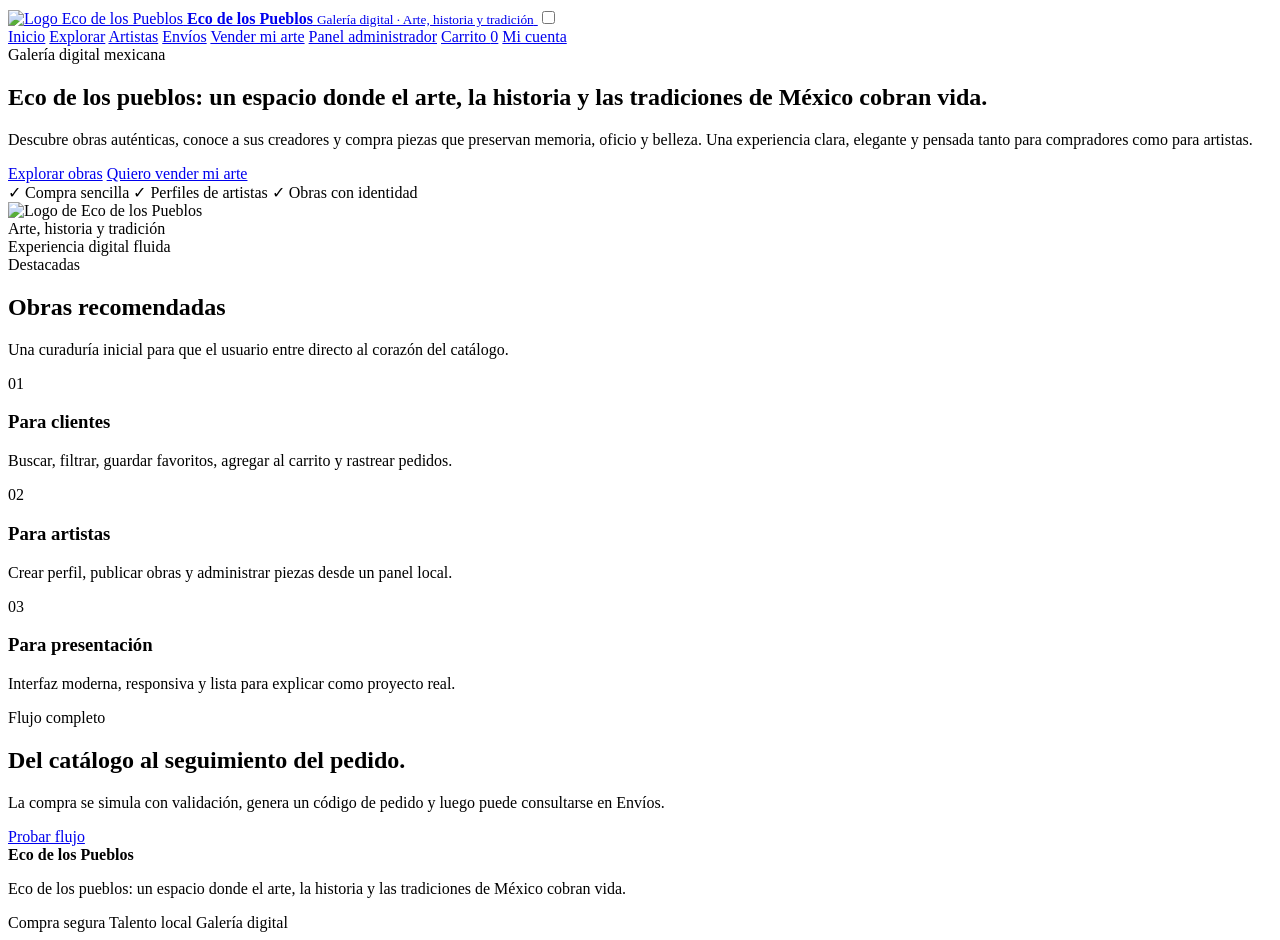
==== index.html @ f36c16c0 "Add files via upload" ====
<!DOCTYPE html>
<html lang="es">
<head>
  <meta charset="UTF-8">
  <meta name="viewport" content="width=device-width, initial-scale=1.0">
  <title>Inicio | Eco de los Pueblos</title>
  <link rel="stylesheet" href="css/styles.css">
</head>
<body class="">

<header class="site-header" id="top">
  <a class="brand" href="index.html" aria-label="Ir al inicio de Eco de los Pueblos">
    <span class="brand-media">
      <img class="brand-logo" src="assets/logo-nav.png" alt="Logo Eco de los Pueblos">
    </span>
    <span class="brand-text">
      <strong>Eco de los Pueblos</strong>
      <small>Galería digital · Arte, historia y tradición</small>
    </span>
  </a>

  <input class="nav-toggle" id="navToggle" type="checkbox" aria-label="Abrir menú">
  <label class="nav-button" for="navToggle"><span></span><span></span><span></span></label>

  <nav class="main-nav" aria-label="Navegación principal">
    <a href="index.html" data-nav="index">Inicio</a>
    <a href="catalogo.html" data-nav="catalogo">Explorar</a>
    <a href="artistas.html" data-nav="artistas">Artistas</a>
    <a href="envios.html" data-nav="envios">Envíos</a>
    <a class="artist-only" href="panel-artista.html" data-nav="panel-artista">Vender mi arte</a>
    <a class="admin-only" href="admin.html" data-nav="admin">Panel administrador</a>
    <a class="nav-cart" href="carrito.html" data-nav="carrito">Carrito <span id="cartCount">0</span></a>
    <a class="nav-account" href="cuenta.html" data-nav="cuenta">Mi cuenta</a>
  </nav>
</header>

  <main>

<section class="hero-section">
  <div class="hero-copy reveal">
    <span class="pill">Galería digital mexicana</span>
    <h1>Eco de los pueblos: un espacio donde el arte, la historia y las tradiciones de México cobran vida.</h1>
    <p>
      Descubre obras auténticas, conoce a sus creadores y compra piezas que preservan memoria,
      oficio y belleza. Una experiencia clara, elegante y pensada tanto para compradores como para artistas.
    </p>
    <div class="hero-actions">
      <a class="btn btn-primary" href="catalogo.html">Explorar obras</a>
      <a class="btn btn-soft artist-cta" href="registro-artista.html">Quiero vender mi arte</a>
    </div>
    <div class="trust-row">
      <span>✓ Compra sencilla</span>
      <span>✓ Perfiles de artistas</span>
      <span>✓ Obras con identidad</span>
    </div>
  </div>
  <div class="hero-gallery reveal">
    <div class="hero-card hero-main"><img src="assets/logo-eco.png" alt="Logo de Eco de los Pueblos"></div>
    <div class="floating-card one">Arte, historia y tradición</div>
    <div class="floating-card two">Experiencia digital fluida</div>
  </div>
</section>

<section class="section">
  <div class="section-head">
    <span class="pill">Destacadas</span>
    <h2>Obras recomendadas</h2>
    <p>Una curaduría inicial para que el usuario entre directo al corazón del catálogo.</p>
  </div>
  <div class="art-grid" id="featuredGrid"></div>
</section>

<section class="experience-strip">
  <article>
    <span>01</span>
    <h3>Para clientes</h3>
    <p>Buscar, filtrar, guardar favoritos, agregar al carrito y rastrear pedidos.</p>
  </article>
  <article>
    <span>02</span>
    <h3>Para artistas</h3>
    <p>Crear perfil, publicar obras y administrar piezas desde un panel local.</p>
  </article>
  <article>
    <span>03</span>
    <h3>Para presentación</h3>
    <p>Interfaz moderna, responsiva y lista para explicar como proyecto real.</p>
  </article>
</section>

<section class="section split-cta">
  <div>
    <span class="pill">Flujo completo</span>
    <h2>Del catálogo al seguimiento del pedido.</h2>
    <p>La compra se simula con validación, genera un código de pedido y luego puede consultarse en Envíos.</p>
  </div>
  <a class="btn btn-primary" href="catalogo.html">Probar flujo</a>
</section>

  </main>

<footer class="site-footer">
  <div>
    <strong>Eco de los Pueblos</strong>
    <p>Eco de los pueblos: un espacio donde el arte, la historia y las tradiciones de México cobran vida.</p>
  </div>
  <div class="footer-mini">
    <span>Compra segura</span>
    <span>Talento local</span>
    <span>Galería digital</span>
  </div>
</footer>

  <div class="toast" id="toast" role="status"></div>
  <script src="js/data.js"></script>
  <script src="js/app.js"></script>
</body>
</html>
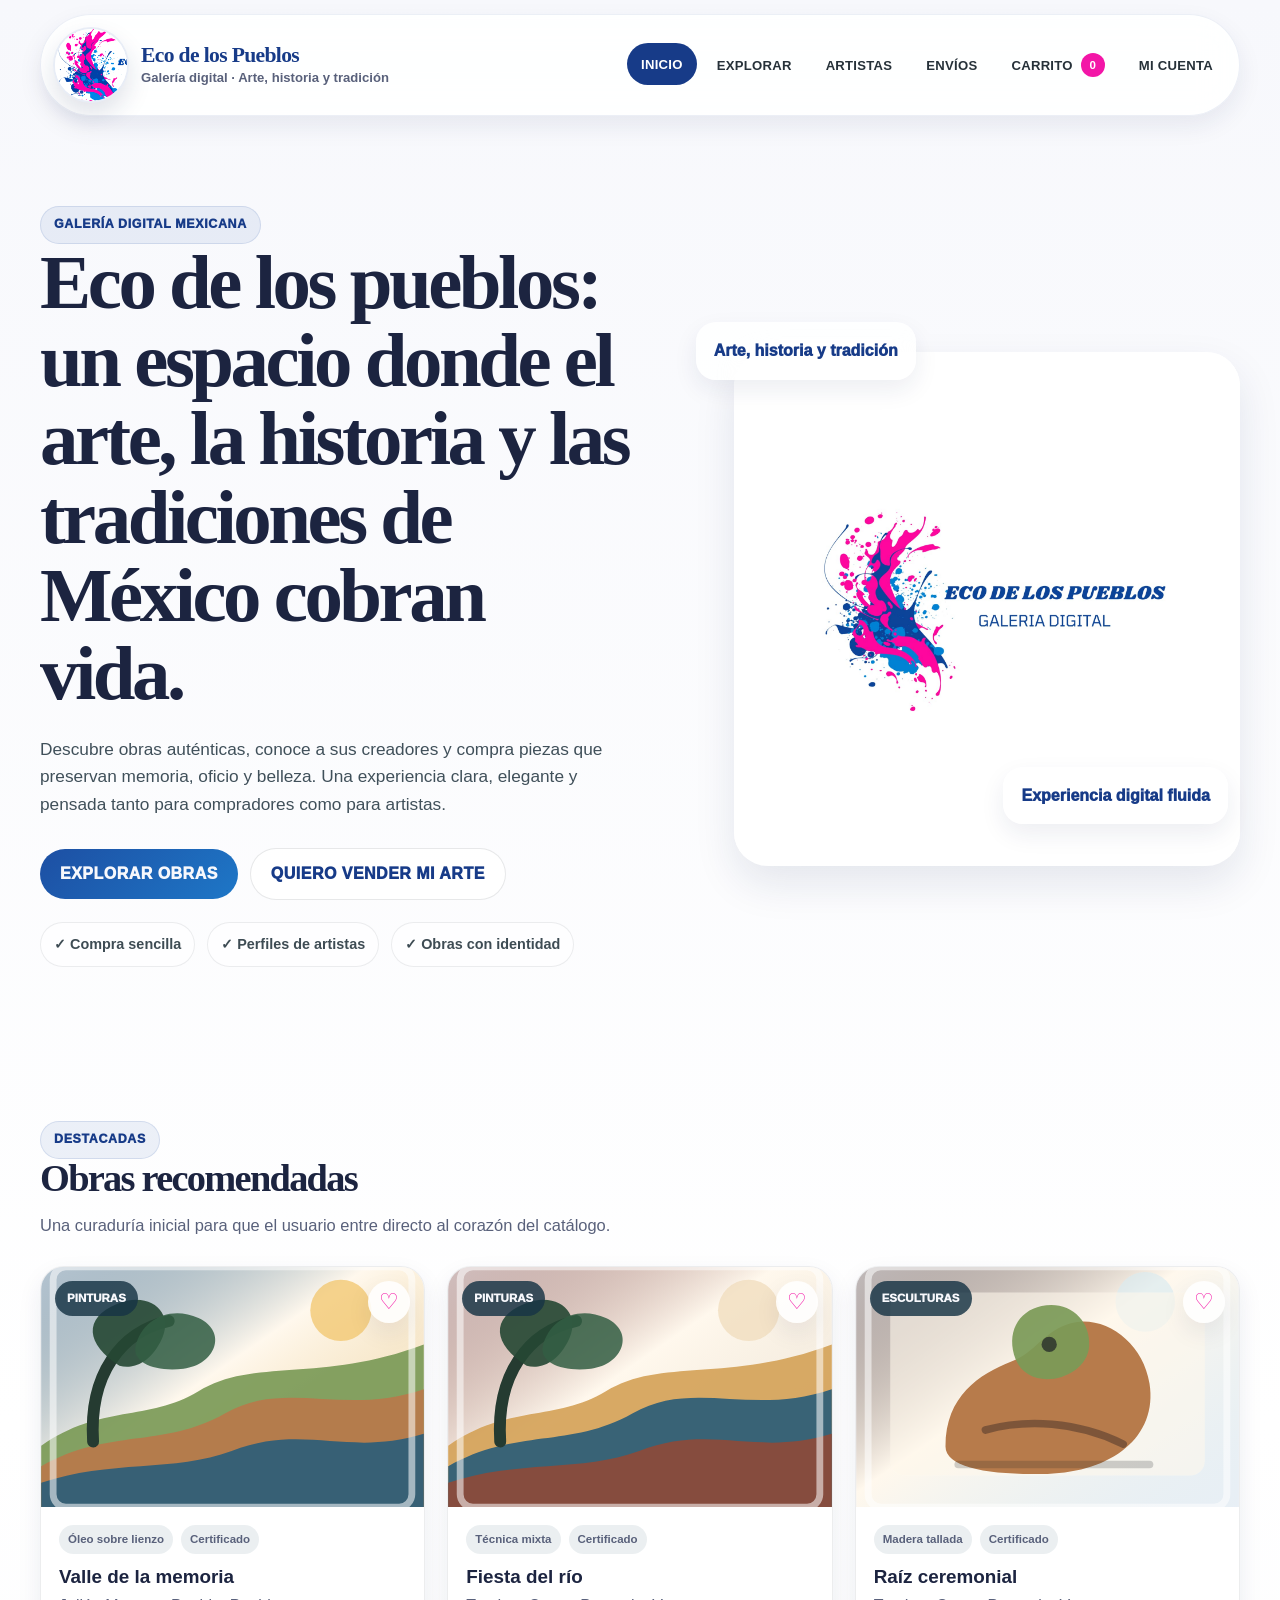
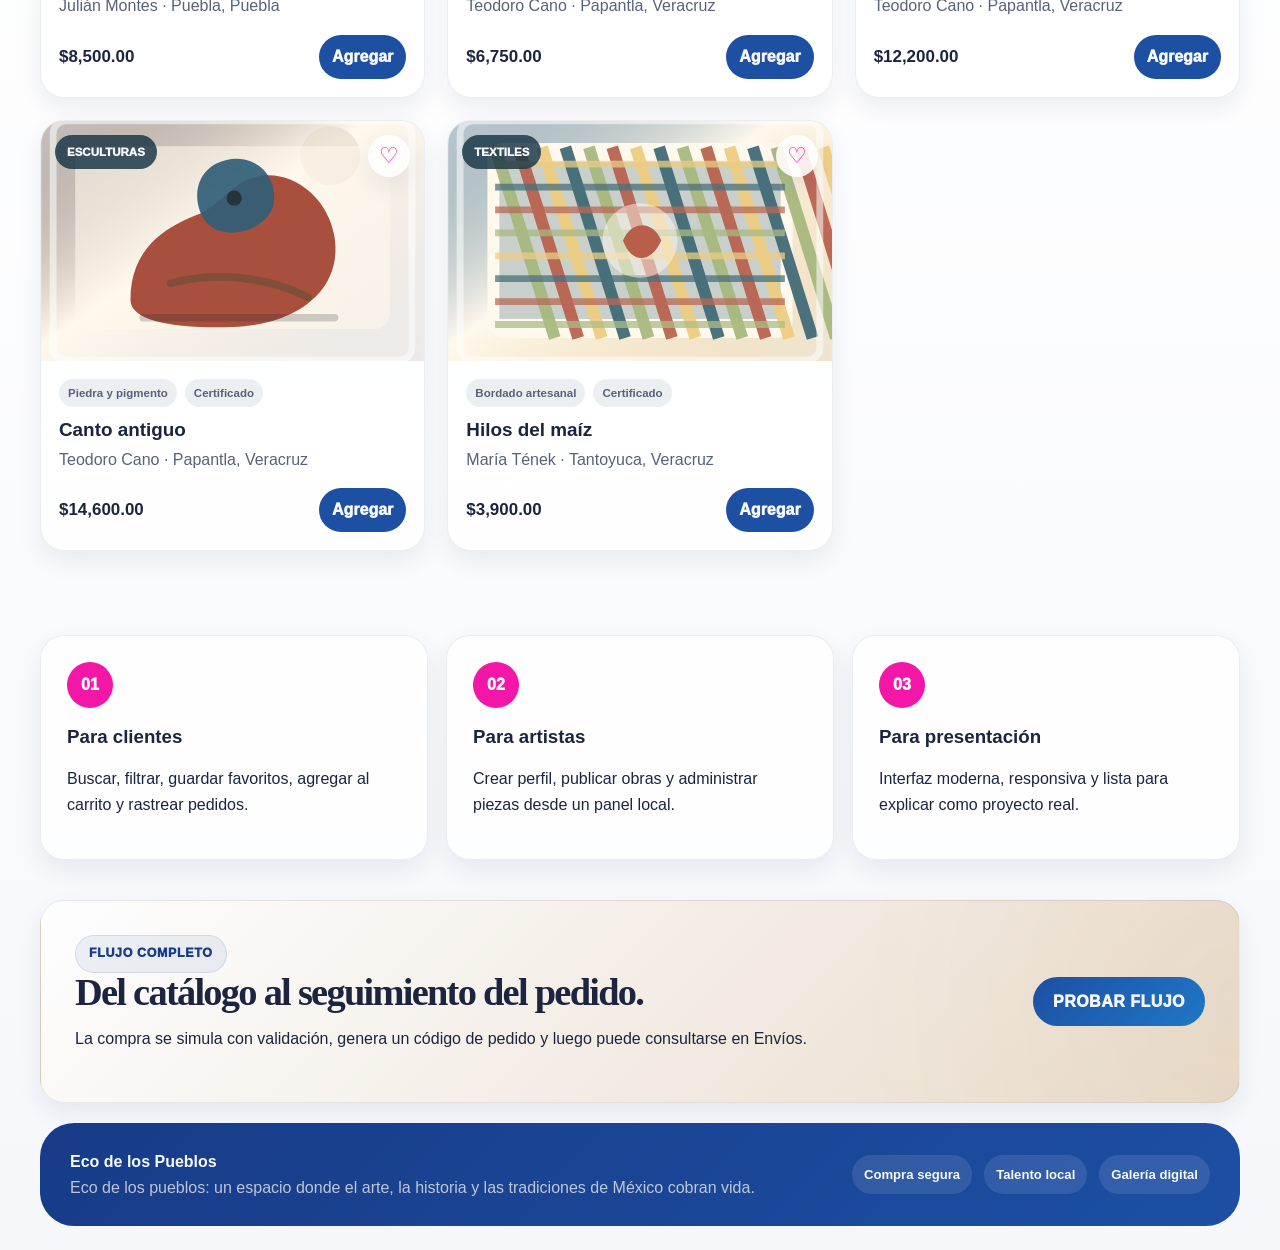
==== commit b28ff989: "Add files via upload" ====
--- a/index.html
+++ b/index.html
@@ -4,14 +4,14 @@
   <meta charset="UTF-8">
   <meta name="viewport" content="width=device-width, initial-scale=1.0">
   <title>Inicio | Eco de los Pueblos</title>
-  <link rel="stylesheet" href="css/styles.css">
+  <link rel="stylesheet" href="styles.css">
 </head>
 <body class="">
 
 <header class="site-header" id="top">
   <a class="brand" href="index.html" aria-label="Ir al inicio de Eco de los Pueblos">
     <span class="brand-media">
-      <img class="brand-logo" src="assets/logo-nav.png" alt="Logo Eco de los Pueblos">
+      <img class="brand-logo" src="logo-nav.png" alt="Logo Eco de los Pueblos">
     </span>
     <span class="brand-text">
       <strong>Eco de los Pueblos</strong>
@@ -55,7 +55,7 @@
     </div>
   </div>
   <div class="hero-gallery reveal">
-    <div class="hero-card hero-main"><img src="assets/logo-eco.png" alt="Logo de Eco de los Pueblos"></div>
+    <div class="hero-card hero-main"><img src="logo-eco.png" alt="Logo de Eco de los Pueblos"></div>
     <div class="floating-card one">Arte, historia y tradición</div>
     <div class="floating-card two">Experiencia digital fluida</div>
   </div>
@@ -112,7 +112,7 @@
 </footer>
 
   <div class="toast" id="toast" role="status"></div>
-  <script src="js/data.js"></script>
-  <script src="js/app.js"></script>
+  <script src="data.js"></script>
+  <script src="app.js"></script>
 </body>
 </html>
--- a/styles.css
+++ b/styles.css
@@ -0,0 +1,2205 @@
+:root {
+  --ink: #172026;
+  --muted: #66737b;
+  --paper: #fffaf2;
+  --cream: #f4eadc;
+  --sand: #e5d5bf;
+  --blue: #5f7f8f;
+  --blue-dark: #244e65;
+  --blue-deep: #163445;
+  --clay: #ad6d45;
+  --gold: #d3a44f;
+  --green: #6f8f58;
+  --danger: #a9473f;
+  --white: #ffffff;
+  --shadow: 0 22px 60px rgba(23, 32, 38, .14);
+  --soft-shadow: 0 10px 28px rgba(23, 32, 38, .10);
+  --radius-xl: 34px;
+  --radius-lg: 24px;
+  --radius: 18px;
+  --max: 1200px;
+}
+
+* { box-sizing: border-box; }
+
+html { scroll-behavior: smooth; }
+
+body {
+  margin: 0;
+  font-family: Inter, "Segoe UI", Arial, sans-serif;
+  color: var(--ink);
+  background:
+    radial-gradient(circle at top left, rgba(173, 109, 69, .14), transparent 38rem),
+    radial-gradient(circle at 82% 8%, rgba(95, 127, 143, .18), transparent 34rem),
+    linear-gradient(180deg, #fffdf8 0%, var(--paper) 46%, var(--cream) 100%);
+  line-height: 1.6;
+}
+
+body::before {
+  content: "";
+  position: fixed;
+  inset: 0;
+  pointer-events: none;
+  background-image:
+    linear-gradient(rgba(23,32,38,.035) 1px, transparent 1px),
+    linear-gradient(90deg, rgba(23,32,38,.025) 1px, transparent 1px);
+  background-size: 34px 34px;
+  mask-image: linear-gradient(to bottom, black, transparent 70%);
+  z-index: -1;
+}
+
+a { color: inherit; text-decoration: none; }
+img { display: block; width: 100%; }
+button, input, select, textarea { font: inherit; }
+
+.site-header {
+  position: sticky;
+  top: 0;
+  z-index: 50;
+  width: min(var(--max), calc(100% - 28px));
+  margin: 14px auto 0;
+  min-height: 76px;
+  display: flex;
+  align-items: center;
+  gap: 18px;
+  padding: 12px;
+  border: 1px solid rgba(255,255,255,.7);
+  border-radius: 999px;
+  background: rgba(255, 250, 242, .82);
+  box-shadow: var(--soft-shadow);
+  backdrop-filter: blur(18px);
+}
+
+.brand {
+  display: flex;
+  align-items: center;
+  gap: 12px;
+  min-width: 250px;
+  padding-left: 4px;
+}
+
+.brand-mark {
+  width: 52px;
+  height: 52px;
+  flex: 0 0 auto;
+  display: grid;
+  place-items: center;
+  color: var(--paper);
+  background:
+    radial-gradient(circle at 30% 25%, var(--gold), transparent 32%),
+    linear-gradient(135deg, var(--blue-dark), var(--blue-deep));
+  border-radius: 50%;
+  font-weight: 950;
+  letter-spacing: .05em;
+  box-shadow: inset 0 0 0 3px rgba(255,255,255,.25), var(--soft-shadow);
+}
+
+.brand strong {
+  display: block;
+  font-family: Georgia, serif;
+  font-size: 1.35rem;
+  line-height: 1;
+  letter-spacing: -.03em;
+}
+
+.brand small {
+  display: block;
+  margin-top: 4px;
+  color: var(--muted);
+  font-size: .73rem;
+  font-weight: 800;
+}
+
+.main-nav {
+  margin-left: auto;
+  display: flex;
+  align-items: center;
+  gap: 6px;
+  flex-wrap: wrap;
+  justify-content: flex-end;
+}
+
+.main-nav a {
+  position: relative;
+  display: inline-flex;
+  align-items: center;
+  gap: 8px;
+  min-height: 42px;
+  padding: 9px 14px;
+  border-radius: 999px;
+  color: #263139;
+  font-size: .82rem;
+  font-weight: 900;
+  text-transform: uppercase;
+  letter-spacing: .02em;
+  transition: .2s ease;
+}
+
+.main-nav a:hover,
+.main-nav a.active {
+  color: var(--white);
+  background: var(--blue-dark);
+  transform: translateY(-1px);
+}
+
+.nav-cart span {
+  min-width: 24px;
+  height: 24px;
+  display: grid;
+  place-items: center;
+  border-radius: 999px;
+  background: var(--clay);
+  color: var(--white);
+  font-size: .72rem;
+}
+
+.nav-toggle,
+.nav-button { display: none; }
+
+main {
+  width: min(var(--max), calc(100% - 28px));
+  margin: 0 auto;
+}
+
+.pill {
+  display: inline-flex;
+  align-items: center;
+  gap: 8px;
+  width: max-content;
+  padding: 8px 13px;
+  border-radius: 999px;
+  color: var(--blue-deep);
+  background: rgba(95, 127, 143, .14);
+  border: 1px solid rgba(95, 127, 143, .18);
+  font-weight: 950;
+  font-size: .78rem;
+  letter-spacing: .05em;
+  text-transform: uppercase;
+}
+
+.pill.light {
+  color: var(--paper);
+  background: rgba(255,255,255,.18);
+  border-color: rgba(255,255,255,.24);
+}
+
+.pill.small {
+  padding: 6px 10px;
+  font-size: .68rem;
+}
+
+h1, h2, h3, p { margin-top: 0; }
+h1, h2 {
+  font-family: Georgia, "Times New Roman", serif;
+  line-height: 1.02;
+  letter-spacing: -.045em;
+}
+h1 { font-size: clamp(2.55rem, 6vw, 5.6rem); margin-bottom: 22px; }
+h2 { font-size: clamp(1.8rem, 3vw, 3rem); margin-bottom: 14px; }
+h3 { line-height: 1.15; }
+
+.hero-section {
+  min-height: calc(100vh - 112px);
+  display: grid;
+  grid-template-columns: 1fr .92fr;
+  gap: clamp(32px, 5vw, 70px);
+  align-items: center;
+  padding: clamp(50px, 7vw, 90px) 0;
+}
+
+.hero-copy p {
+  max-width: 680px;
+  color: #40505a;
+  font-size: 1.08rem;
+}
+
+.hero-actions,
+.trust-row,
+.product-actions,
+.footer-mini,
+.artist-tools,
+.panel-head {
+  display: flex;
+  align-items: center;
+  flex-wrap: wrap;
+  gap: 12px;
+}
+
+.hero-actions { margin: 30px 0 22px; }
+
+.trust-row span {
+  padding: 10px 13px;
+  color: #3e4c54;
+  background: rgba(255,255,255,.64);
+  border: 1px solid rgba(23,32,38,.08);
+  border-radius: 999px;
+  font-size: .9rem;
+  font-weight: 800;
+}
+
+.btn {
+  display: inline-flex;
+  justify-content: center;
+  align-items: center;
+  min-height: 48px;
+  padding: 12px 20px;
+  border: 0;
+  border-radius: 999px;
+  cursor: pointer;
+  font-weight: 950;
+  text-transform: uppercase;
+  letter-spacing: .03em;
+  transition: transform .2s ease, box-shadow .2s ease, background .2s ease;
+}
+
+.btn:hover {
+  transform: translateY(-2px);
+  box-shadow: var(--soft-shadow);
+}
+
+.btn-primary {
+  color: var(--paper);
+  background: linear-gradient(135deg, var(--blue-dark), var(--blue-deep));
+}
+
+.btn-soft {
+  color: var(--blue-deep);
+  background: rgba(255,255,255,.78);
+  border: 1px solid rgba(23,32,38,.10);
+}
+
+.btn.full { width: 100%; }
+
+.hero-gallery {
+  position: relative;
+  min-height: 560px;
+}
+
+.hero-main {
+  position: absolute;
+  inset: 46px 0 0 38px;
+  border-radius: var(--radius-xl);
+  overflow: hidden;
+  box-shadow: var(--shadow);
+  transform: rotate(2deg);
+}
+
+.hero-card::before {
+  content: "";
+  position: absolute;
+  inset: 14px;
+  border: 1px solid rgba(255,255,255,.52);
+  border-radius: 26px;
+  z-index: 1;
+}
+
+.floating-card {
+  position: absolute;
+  z-index: 2;
+  padding: 16px 18px;
+  border-radius: 20px;
+  background: rgba(255,255,255,.84);
+  box-shadow: var(--soft-shadow);
+  backdrop-filter: blur(12px);
+  font-weight: 950;
+}
+
+.floating-card.one { top: 16px; left: 0; }
+.floating-card.two { right: 12px; bottom: 42px; }
+
+.section { padding: 64px 0; }
+
+.section-head {
+  max-width: 760px;
+  margin-bottom: 28px;
+}
+
+.section-head p,
+.page-hero p {
+  color: var(--muted);
+  font-size: 1.03rem;
+}
+
+.art-grid {
+  display: grid;
+  grid-template-columns: repeat(3, 1fr);
+  gap: 22px;
+}
+
+.art-grid.compact {
+  grid-template-columns: repeat(2, 1fr);
+}
+
+.art-card {
+  position: relative;
+  overflow: hidden;
+  border-radius: var(--radius-lg);
+  background: rgba(255,255,255,.80);
+  border: 1px solid rgba(23,32,38,.08);
+  box-shadow: var(--soft-shadow);
+  transition: transform .2s ease, box-shadow .2s ease;
+}
+
+.art-card:hover {
+  transform: translateY(-5px);
+  box-shadow: var(--shadow);
+}
+
+.art-image {
+  position: relative;
+  display: block;
+  height: 240px;
+  overflow: hidden;
+  background: var(--sand);
+}
+
+.art-image img {
+  height: 100%;
+  object-fit: cover;
+  transition: transform .3s ease;
+}
+
+.art-card:hover .art-image img { transform: scale(1.04); }
+
+.art-badge {
+  position: absolute;
+  left: 14px;
+  top: 14px;
+  padding: 8px 12px;
+  color: var(--paper);
+  background: rgba(22, 52, 69, .82);
+  border-radius: 999px;
+  font-size: .72rem;
+  font-weight: 950;
+  text-transform: uppercase;
+}
+
+.fav-button {
+  position: absolute;
+  right: 14px;
+  top: 14px;
+  z-index: 2;
+  width: 42px;
+  height: 42px;
+  display: grid;
+  place-items: center;
+  border: 0;
+  border-radius: 50%;
+  background: rgba(255,255,255,.88);
+  box-shadow: var(--soft-shadow);
+  cursor: pointer;
+  font-size: 1.4rem;
+  color: var(--clay);
+}
+
+.fav-button.active { background: #fff1e5; }
+
+.art-body { padding: 18px; }
+.art-meta {
+  display: flex;
+  gap: 8px;
+  flex-wrap: wrap;
+  margin-bottom: 12px;
+}
+.art-meta span {
+  padding: 5px 9px;
+  border-radius: 999px;
+  color: var(--muted);
+  background: rgba(95,127,143,.12);
+  font-size: .72rem;
+  font-weight: 900;
+}
+.art-body h3 { margin-bottom: 6px; font-size: 1.18rem; }
+.art-body p { color: var(--muted); margin-bottom: 16px; }
+.art-footer {
+  display: flex;
+  align-items: center;
+  justify-content: space-between;
+  gap: 12px;
+}
+.art-footer strong { font-size: 1.06rem; }
+.small-cart,
+.remove-btn,
+.link-button {
+  border: 0;
+  cursor: pointer;
+  font-weight: 950;
+}
+.small-cart {
+  padding: 9px 13px;
+  border-radius: 999px;
+  color: var(--paper);
+  background: var(--blue-dark);
+}
+.small-cart:disabled {
+  background: #9ea7ad;
+  cursor: not-allowed;
+}
+.remove-btn,
+.link-button {
+  color: var(--danger);
+  background: transparent;
+}
+.experience-strip {
+  display: grid;
+  grid-template-columns: repeat(3, 1fr);
+  gap: 18px;
+  margin: 20px 0 40px;
+}
+.experience-strip article,
+.split-cta,
+.filter-panel,
+.results-panel,
+.summary-card,
+.summary-stats,
+.product-info-panel,
+.certificate-box,
+.cart-items-panel,
+.checkout-panel,
+.tracking-search,
+.tracking-result,
+.account-state,
+.panel-card,
+.register-card,
+.artist-card,
+.account-login,
+.account-choice,
+.info-card {
+  background: rgba(255,255,255,.78);
+  border: 1px solid rgba(23,32,38,.08);
+  border-radius: var(--radius-lg);
+  box-shadow: var(--soft-shadow);
+}
+.experience-strip article {
+  padding: 26px;
+}
+.experience-strip span {
+  display: inline-grid;
+  place-items: center;
+  width: 46px;
+  height: 46px;
+  margin-bottom: 18px;
+  border-radius: 50%;
+  color: var(--paper);
+  background: var(--clay);
+  font-weight: 950;
+}
+.split-cta {
+  display: flex;
+  justify-content: space-between;
+  align-items: center;
+  gap: 22px;
+  padding: 34px;
+  background:
+    linear-gradient(135deg, rgba(255,255,255,.82), rgba(229,213,191,.82)),
+    radial-gradient(circle at right, rgba(173,109,69,.22), transparent 24rem);
+}
+.page-hero {
+  padding: clamp(48px, 7vw, 86px) 0 28px;
+}
+.compact-hero {
+  max-width: 850px;
+  margin-inline: 0;
+}
+.shop-layout {
+  display: grid;
+  grid-template-columns: 300px 1fr;
+  gap: 24px;
+  align-items: start;
+  padding: 30px 0 70px;
+}
+.filter-panel {
+  position: sticky;
+  top: 112px;
+  padding: 22px;
+}
+.filter-title {
+  display: flex;
+  justify-content: space-between;
+  align-items: center;
+  gap: 12px;
+  margin-bottom: 18px;
+}
+.filter-title h2 { margin: 0; font-size: 1.6rem; }
+label {
+  display: grid;
+  gap: 7px;
+  margin-bottom: 15px;
+  color: #31404a;
+  font-size: .86rem;
+  font-weight: 950;
+  text-transform: uppercase;
+  letter-spacing: .03em;
+}
+input,
+select,
+textarea {
+  width: 100%;
+  min-height: 46px;
+  padding: 11px 13px;
+  border: 1px solid rgba(23,32,38,.15);
+  border-radius: 14px;
+  color: var(--ink);
+  background: rgba(255,255,255,.72);
+  outline: none;
+  transition: border .2s ease, box-shadow .2s ease;
+}
+input:focus,
+select:focus,
+textarea:focus {
+  border-color: var(--blue-dark);
+  box-shadow: 0 0 0 4px rgba(95,127,143,.18);
+}
+.check-row {
+  display: flex;
+  align-items: center;
+  gap: 10px;
+  margin: 12px 0;
+}
+.check-row input {
+  width: 18px;
+  min-height: 18px;
+}
+.check-row label {
+  margin: 0;
+  text-transform: none;
+  letter-spacing: 0;
+}
+.results-panel { padding: 22px; }
+.results-toolbar {
+  display: flex;
+  align-items: center;
+  justify-content: space-between;
+  gap: 18px;
+  margin-bottom: 22px;
+}
+.results-toolbar h2 { margin: 8px 0 0; }
+.active-chips {
+  display: flex;
+  justify-content: flex-end;
+  flex-wrap: wrap;
+  gap: 8px;
+}
+.active-chips span {
+  padding: 7px 10px;
+  border-radius: 999px;
+  color: var(--blue-deep);
+  background: rgba(95,127,143,.12);
+  font-size: .78rem;
+  font-weight: 850;
+}
+.empty-state {
+  display: none;
+  padding: 32px;
+  text-align: center;
+  border-radius: var(--radius-lg);
+  background: rgba(255,255,255,.72);
+}
+.empty-state.visible { display: block; }
+.category-dashboard {
+  display: grid;
+  grid-template-columns: 1fr;
+  gap: 18px;
+  margin: 18px 0 8px;
+}
+.category-tabs {
+  display: flex;
+  gap: 10px;
+  flex-wrap: wrap;
+}
+.category-tab {
+  min-height: 54px;
+  padding: 11px 16px;
+  border: 1px solid rgba(23,32,38,.08);
+  border-radius: 999px;
+  background: rgba(255,255,255,.76);
+  cursor: pointer;
+  font-weight: 950;
+}
+.category-tab span { margin-right: 6px; }
+.category-tab.active {
+  color: var(--paper);
+  background: var(--blue-dark);
+}
+.category-summary {
+  display: grid;
+  grid-template-columns: 1fr auto;
+  gap: 18px;
+}
+.summary-card {
+  display: flex;
+  align-items: center;
+  gap: 18px;
+  padding: 22px;
+}
+.summary-icon {
+  width: 66px;
+  height: 66px;
+  display: grid;
+  place-items: center;
+  border-radius: 20px;
+  background: rgba(173,109,69,.14);
+  font-size: 2rem;
+}
+.summary-card h2 { margin-bottom: 4px; }
+.summary-card p { margin-bottom: 0; color: var(--muted); }
+.summary-stats {
+  display: flex;
+  align-items: center;
+  gap: 16px;
+  padding: 20px;
+}
+.summary-stats span {
+  display: grid;
+  gap: 2px;
+  min-width: 110px;
+  color: var(--muted);
+  font-size: .82rem;
+  font-weight: 850;
+}
+.summary-stats strong {
+  color: var(--blue-deep);
+  font-size: 1.2rem;
+}
+.product-page {
+  display: grid;
+  grid-template-columns: 1.05fr .95fr;
+  gap: clamp(24px, 5vw, 64px);
+  align-items: start;
+  padding: 62px 0;
+}
+.product-media {
+  position: sticky;
+  top: 112px;
+}
+.product-media img {
+  border-radius: var(--radius-xl);
+  box-shadow: var(--shadow);
+  background: var(--sand);
+}
+.media-badges {
+  position: absolute;
+  left: 18px;
+  bottom: 18px;
+  display: flex;
+  gap: 8px;
+  flex-wrap: wrap;
+}
+.media-badges span {
+  padding: 8px 12px;
+  color: var(--paper);
+  background: rgba(22,52,69,.86);
+  border-radius: 999px;
+  font-weight: 950;
+  font-size: .74rem;
+}
+.product-info-panel {
+  padding: clamp(24px, 4vw, 38px);
+}
+.product-artist {
+  color: var(--clay);
+  font-weight: 950;
+}
+.price-line {
+  display: flex;
+  justify-content: space-between;
+  align-items: center;
+  gap: 14px;
+  margin: 28px 0;
+}
+.price-line strong {
+  font-size: 2rem;
+}
+.favorite-big {
+  min-height: 44px;
+  padding: 10px 14px;
+  border: 0;
+  border-radius: 999px;
+  background: rgba(173,109,69,.12);
+  color: var(--clay);
+  cursor: pointer;
+  font-weight: 950;
+}
+.favorite-big.active { background: #fff0e2; }
+.details-grid {
+  display: grid;
+  grid-template-columns: repeat(2, 1fr);
+  gap: 12px;
+  margin-bottom: 26px;
+}
+.details-grid div {
+  padding: 14px;
+  border-radius: var(--radius);
+  background: rgba(95,127,143,.10);
+}
+.details-grid span {
+  display: block;
+  color: var(--muted);
+  font-size: .78rem;
+  font-weight: 900;
+  text-transform: uppercase;
+}
+.certificate-box {
+  margin-top: 24px;
+  padding: 22px;
+  background:
+    linear-gradient(135deg, rgba(255,255,255,.82), rgba(229,213,191,.82));
+}
+.artist-tools {
+  justify-content: space-between;
+  margin: 24px 0;
+}
+.artist-tools label { min-width: min(500px, 100%); margin: 0; }
+.artist-grid {
+  display: grid;
+  grid-template-columns: repeat(2, 1fr);
+  gap: 22px;
+  padding-bottom: 70px;
+}
+.artist-card {
+  display: grid;
+  grid-template-columns: 150px 1fr;
+  gap: 20px;
+  padding: 20px;
+}
+.artist-card img {
+  height: 150px;
+  object-fit: cover;
+  border-radius: 24px;
+}
+.artist-card h2 { margin-top: 10px; }
+.artist-card p { color: var(--muted); }
+.artist-data {
+  display: flex;
+  gap: 8px;
+  flex-wrap: wrap;
+  margin: 16px 0;
+}
+.artist-data span {
+  padding: 7px 10px;
+  border-radius: 999px;
+  background: rgba(95,127,143,.12);
+  font-size: .78rem;
+  font-weight: 850;
+}
+.cart-page,
+.tracking-page,
+.artist-panel-page {
+  display: grid;
+  grid-template-columns: 1fr 380px;
+  gap: 24px;
+  align-items: start;
+  padding: 30px 0 70px;
+}
+.cart-items-panel,
+.checkout-panel,
+.tracking-search,
+.tracking-result,
+.panel-card {
+  padding: 24px;
+}
+.panel-head {
+  justify-content: space-between;
+  margin-bottom: 18px;
+}
+.cart-row {
+  display: grid;
+  grid-template-columns: 96px 1fr auto auto;
+  gap: 16px;
+  align-items: center;
+  padding: 16px 0;
+  border-bottom: 1px dashed rgba(23,32,38,.16);
+}
+.cart-row img {
+  height: 80px;
+  object-fit: cover;
+  border-radius: 18px;
+}
+.cart-row h3 { margin-bottom: 4px; }
+.cart-row p { margin-bottom: 6px; color: var(--muted); }
+.qty-control {
+  display: flex;
+  align-items: center;
+  gap: 8px;
+}
+.qty-control button {
+  width: 34px;
+  height: 34px;
+  border: 0;
+  border-radius: 50%;
+  background: rgba(95,127,143,.18);
+  cursor: pointer;
+  font-weight: 950;
+}
+.checkout-form { display: grid; gap: 4px; }
+.summary-box {
+  display: grid;
+  gap: 10px;
+  margin: 12px 0;
+  padding: 18px;
+  border-radius: var(--radius);
+  background: rgba(95,127,143,.10);
+}
+.summary-box div {
+  display: flex;
+  justify-content: space-between;
+  gap: 12px;
+}
+.summary-box .total {
+  padding-top: 10px;
+  border-top: 1px solid rgba(23,32,38,.12);
+  font-size: 1.15rem;
+}
+.success-card {
+  margin-top: 20px;
+  padding: 20px;
+  border-radius: var(--radius);
+  background: rgba(111,143,88,.14);
+}
+.success-card strong {
+  display: block;
+  margin: 12px 0;
+  font-size: 1.6rem;
+  color: var(--green);
+}
+.tracking-page {
+  grid-template-columns: 360px 1fr;
+}
+.recent-orders {
+  margin-top: 18px;
+}
+.recent-orders button {
+  width: 100%;
+  margin-top: 8px;
+  padding: 12px;
+  border: 0;
+  border-radius: 14px;
+  text-align: left;
+  background: rgba(95,127,143,.12);
+  cursor: pointer;
+  font-weight: 850;
+}
+.tracking-card h2 { margin: 10px 0; }
+.timeline {
+  display: grid;
+  gap: 16px;
+  margin: 24px 0;
+}
+.timeline-item {
+  display: grid;
+  grid-template-columns: 50px 1fr;
+  gap: 14px;
+  align-items: center;
+}
+.timeline-item > span {
+  width: 50px;
+  height: 50px;
+  display: grid;
+  place-items: center;
+  border-radius: 50%;
+  color: var(--muted);
+  background: rgba(23,32,38,.08);
+  font-weight: 950;
+}
+.timeline-item.done > span {
+  color: white;
+  background: var(--green);
+}
+.timeline-item h3 { margin-bottom: 2px; }
+.timeline-item p { margin-bottom: 0; color: var(--muted); }
+.order-items {
+  display: flex;
+  gap: 8px;
+  flex-wrap: wrap;
+}
+.order-items span {
+  padding: 8px 10px;
+  border-radius: 999px;
+  background: rgba(95,127,143,.12);
+}
+.account-cover {
+  min-height: 330px;
+  margin-top: 34px;
+  display: grid;
+  align-items: end;
+  padding: clamp(28px, 5vw, 52px);
+  color: var(--paper);
+  background:
+    linear-gradient(135deg, rgba(22,52,69,.94), rgba(36,78,101,.88)),
+    radial-gradient(circle at top right, rgba(211,164,79,.35), transparent 30rem);
+  border-radius: var(--radius-xl);
+  box-shadow: var(--shadow);
+}
+.account-cover p { max-width: 650px; color: rgba(255,250,242,.78); }
+.account-state {
+  margin: -52px auto 70px;
+  width: min(1050px, calc(100% - 28px));
+  padding: 22px;
+}
+.login-grid,
+.dashboard {
+  display: grid;
+  grid-template-columns: 320px 1fr;
+  gap: 22px;
+}
+.account-login,
+.account-choice,
+.profile-card,
+.dashboard-main {
+  padding: 24px;
+}
+.account-choice {
+  display: grid;
+  align-content: center;
+  gap: 14px;
+  background:
+    linear-gradient(135deg, rgba(229,213,191,.72), rgba(255,255,255,.76));
+}
+.profile-card {
+  text-align: center;
+  border-radius: var(--radius-lg);
+  background: rgba(95,127,143,.10);
+}
+.avatar {
+  width: 94px;
+  height: 94px;
+  margin: 0 auto 16px;
+  display: grid;
+  place-items: center;
+  border-radius: 30px;
+  color: var(--paper);
+  background: linear-gradient(135deg, var(--blue-dark), var(--clay));
+  font-weight: 950;
+  font-size: 2rem;
+}
+.role-badge {
+  display: inline-flex;
+  margin: 8px 0 18px;
+  padding: 7px 10px;
+  border-radius: 999px;
+  background: rgba(173,109,69,.14);
+  color: var(--clay);
+  font-weight: 950;
+  font-size: .78rem;
+}
+.stat-grid {
+  display: grid;
+  grid-template-columns: repeat(3, 1fr);
+  gap: 14px;
+}
+.stat-grid article {
+  padding: 18px;
+  border-radius: var(--radius);
+  background: rgba(255,255,255,.70);
+  border: 1px solid rgba(23,32,38,.06);
+}
+.stat-grid span {
+  display: block;
+  color: var(--blue-dark);
+  font-size: 2rem;
+  font-weight: 950;
+}
+.stat-grid p { margin-bottom: 0; color: var(--muted); }
+.account-tabs {
+  display: flex;
+  gap: 8px;
+  flex-wrap: wrap;
+  margin: 22px 0;
+}
+.account-tabs button {
+  padding: 10px 14px;
+  border: 0;
+  border-radius: 999px;
+  background: rgba(95,127,143,.12);
+  cursor: pointer;
+  font-weight: 950;
+}
+.account-tabs button.active {
+  color: var(--paper);
+  background: var(--blue-dark);
+}
+.info-card {
+  padding: 22px;
+}
+.mini-form {
+  display: grid;
+  grid-template-columns: repeat(2, 1fr);
+  gap: 12px;
+}
+.order-list {
+  display: grid;
+  gap: 10px;
+}
+.order-list a {
+  display: grid;
+  grid-template-columns: 1fr auto auto;
+  gap: 12px;
+  padding: 14px;
+  border-radius: var(--radius);
+  background: rgba(95,127,143,.10);
+}
+.register-page {
+  display: grid;
+  grid-template-columns: .9fr 1fr;
+  gap: 26px;
+  align-items: stretch;
+  padding: 46px 0 70px;
+}
+.register-visual,
+.register-card {
+  min-height: calc(100vh - 170px);
+  border-radius: var(--radius-xl);
+  box-shadow: var(--shadow);
+}
+.register-visual {
+  display: grid;
+  align-content: end;
+  padding: clamp(26px, 5vw, 48px);
+  color: var(--paper);
+  background:
+    linear-gradient(135deg, rgba(22,52,69,.88), rgba(36,78,101,.76)),
+    url("hero.svg") center/cover;
+}
+.register-visual.artist {
+  background:
+    linear-gradient(135deg, rgba(22,52,69,.90), rgba(173,109,69,.68)),
+    url("obra-05.svg") center/cover;
+}
+.register-card {
+  display: grid;
+  align-content: center;
+  padding: clamp(24px, 4vw, 44px);
+  background: rgba(255,255,255,.78);
+}
+.form-link {
+  justify-self: center;
+  margin-top: 14px;
+  color: var(--blue-dark);
+  font-weight: 950;
+}
+.artist-panel-page {
+  grid-template-columns: 310px 1fr;
+}
+.panel-card.wide {
+  grid-column: 1 / -1;
+}
+.artwork-form {
+  display: grid;
+  grid-template-columns: repeat(2, 1fr);
+  gap: 12px;
+}
+.artwork-form label:last-of-type,
+.artwork-form .check-row,
+.artwork-form button {
+  grid-column: 1 / -1;
+}
+.site-footer {
+  width: min(var(--max), calc(100% - 28px));
+  margin: 20px auto 24px;
+  padding: 26px 30px;
+  display: flex;
+  justify-content: space-between;
+  gap: 18px;
+  color: var(--paper);
+  background: var(--blue-deep);
+  border-radius: var(--radius-xl);
+}
+.site-footer p { margin-bottom: 0; color: rgba(255,250,242,.72); }
+.footer-mini { justify-content: flex-end; }
+.footer-mini span {
+  padding: 9px 12px;
+  border-radius: 999px;
+  background: rgba(255,255,255,.10);
+  font-size: .82rem;
+  font-weight: 850;
+}
+.toast {
+  position: fixed;
+  left: 50%;
+  bottom: 24px;
+  z-index: 100;
+  transform: translate(-50%, 120px);
+  padding: 14px 18px;
+  border-radius: 999px;
+  color: var(--paper);
+  background: var(--blue-deep);
+  box-shadow: var(--shadow);
+  font-weight: 950;
+  opacity: 0;
+  transition: .25s ease;
+}
+.toast.show {
+  transform: translate(-50%, 0);
+  opacity: 1;
+}
+.reveal { animation: rise .6s ease both; }
+@keyframes rise {
+  from { opacity: 0; transform: translateY(18px); }
+  to { opacity: 1; transform: translateY(0); }
+}
+@media (max-width: 1100px) {
+  .site-header {
+    align-items: center;
+    border-radius: 28px;
+  }
+  .nav-button {
+    display: grid;
+    gap: 5px;
+    place-content: center;
+    width: 48px;
+    height: 48px;
+    margin-left: auto;
+    border-radius: 16px;
+    background: var(--blue-dark);
+    cursor: pointer;
+  }
+  .nav-button span {
+    width: 22px;
+    height: 2px;
+    background: white;
+  }
+  .main-nav {
+    display: none;
+    position: absolute;
+    left: 0;
+    right: 0;
+    top: calc(100% + 10px);
+    padding: 14px;
+    border-radius: 24px;
+    background: rgba(255,250,242,.96);
+    box-shadow: var(--shadow);
+  }
+  .nav-toggle:checked ~ .main-nav {
+    display: grid;
+    grid-template-columns: repeat(2, 1fr);
+  }
+  .main-nav a { justify-content: center; }
+  .hero-section,
+  .product-page,
+  .shop-layout,
+  .cart-page,
+  .tracking-page,
+  .login-grid,
+  .dashboard,
+  .register-page,
+  .artist-panel-page {
+    grid-template-columns: 1fr;
+  }
+  .hero-gallery { min-height: 430px; }
+  .filter-panel,
+  .product-media {
+    position: static;
+  }
+  .category-summary,
+  .artist-grid {
+    grid-template-columns: 1fr;
+  }
+}
+@media (max-width: 760px) {
+  main,
+  .site-header,
+  .site-footer {
+    width: min(100% - 18px, var(--max));
+  }
+  .brand { min-width: 0; }
+  .brand strong { font-size: 1.08rem; }
+  .brand small { display: none; }
+  .brand-mark { width: 44px; height: 44px; }
+  .nav-toggle:checked ~ .main-nav {
+    grid-template-columns: 1fr;
+  }
+  h1 { font-size: 2.45rem; }
+  .hero-section { padding-top: 34px; }
+  .hero-gallery { min-height: 340px; }
+  .hero-main { inset: 20px 0 0 0; }
+  .floating-card.two { bottom: 10px; }
+  .art-grid,
+  .art-grid.compact,
+  .experience-strip,
+  .details-grid,
+  .stat-grid,
+  .mini-form,
+  .artwork-form {
+    grid-template-columns: 1fr;
+  }
+  .results-toolbar,
+  .split-cta,
+  .site-footer,
+  .summary-card,
+  .summary-stats,
+  .artist-card {
+    display: grid;
+  }
+  .summary-stats {
+    grid-template-columns: 1fr;
+  }
+  .cart-row {
+    grid-template-columns: 82px 1fr;
+  }
+  .qty-control,
+  .cart-row .remove-btn {
+    grid-column: 2;
+    justify-self: start;
+  }
+  .register-visual,
+  .register-card {
+    min-height: auto;
+  }
+  .account-cover {
+    min-height: 260px;
+  }
+  .account-state {
+    width: 100%;
+  }
+  .order-list a {
+    grid-template-columns: 1fr;
+  }
+}
+
+
+
+/* ===== Explorar consolidado: catálogo + categorías en una sola página ===== */
+
+.explore-hero {
+  display: grid;
+  grid-template-columns: 1fr 280px;
+  gap: 24px;
+  align-items: stretch;
+  padding: clamp(46px, 7vw, 86px) 0 30px;
+}
+
+.explore-hero h1 {
+  max-width: 880px;
+}
+
+.explore-hero p {
+  max-width: 720px;
+  color: var(--muted);
+  font-size: 1.06rem;
+}
+
+.explore-searchbar {
+  display: grid;
+  grid-template-columns: 1fr auto;
+  gap: 12px;
+  margin-top: 26px;
+  padding: 10px;
+  border-radius: 999px;
+  background: rgba(255,255,255,.84);
+  border: 1px solid rgba(23,32,38,.08);
+  box-shadow: var(--soft-shadow);
+}
+
+.explore-searchbar input {
+  min-height: 52px;
+  border: 0;
+  background: transparent;
+  box-shadow: none;
+}
+
+.explore-searchbar input:focus {
+  box-shadow: none;
+}
+
+.explore-highlight {
+  display: grid;
+  align-content: center;
+  justify-items: start;
+  padding: 28px;
+  border-radius: var(--radius-xl);
+  color: var(--paper);
+  background:
+    radial-gradient(circle at top right, rgba(211,164,79,.45), transparent 16rem),
+    linear-gradient(135deg, var(--blue-dark), var(--blue-deep));
+  box-shadow: var(--shadow);
+}
+
+.explore-highlight span {
+  font-weight: 950;
+  text-transform: uppercase;
+  letter-spacing: .08em;
+  font-size: .78rem;
+  opacity: .82;
+}
+
+.explore-highlight strong {
+  display: block;
+  margin: 10px 0;
+  font-size: 4rem;
+  font-weight: 950;
+  line-height: 1;
+}
+
+.explore-highlight p {
+  margin: 0;
+  color: rgba(255,250,242,.76);
+}
+
+.quick-explore {
+  margin: 10px 0 22px;
+}
+
+.section-head.mini {
+  margin-bottom: 16px;
+}
+
+.section-head.mini h2 {
+  margin-top: 8px;
+  font-size: clamp(1.55rem, 2.4vw, 2.35rem);
+}
+
+.quick-filter-grid {
+  display: grid;
+  grid-template-columns: repeat(4, 1fr);
+  gap: 14px;
+}
+
+.quick-filter {
+  min-height: 122px;
+  padding: 18px;
+  display: grid;
+  align-content: center;
+  justify-items: start;
+  gap: 3px;
+  border: 1px solid rgba(23,32,38,.08);
+  border-radius: var(--radius-lg);
+  background: rgba(255,255,255,.76);
+  box-shadow: var(--soft-shadow);
+  cursor: pointer;
+  text-align: left;
+  transition: transform .2s ease, box-shadow .2s ease, background .2s ease;
+}
+
+.quick-filter:hover {
+  transform: translateY(-3px);
+  box-shadow: var(--shadow);
+}
+
+.quick-filter.active {
+  color: var(--paper);
+  background:
+    radial-gradient(circle at top right, rgba(211,164,79,.38), transparent 12rem),
+    linear-gradient(135deg, var(--blue-dark), var(--blue-deep));
+}
+
+.quick-filter span {
+  font-size: 1.55rem;
+}
+
+.quick-filter strong {
+  font-size: 1.02rem;
+}
+
+.quick-filter small {
+  color: inherit;
+  opacity: .72;
+  font-weight: 800;
+}
+
+.explore-layout {
+  padding-top: 18px;
+}
+
+.range-pair {
+  display: grid;
+  grid-template-columns: 1fr 1fr;
+  gap: 10px;
+}
+
+.explore-insight {
+  margin-bottom: 18px;
+  padding: 14px 16px;
+  border-radius: var(--radius);
+  color: #40505a;
+  background: rgba(95,127,143,.10);
+  border: 1px solid rgba(95,127,143,.12);
+  font-weight: 800;
+}
+
+@media (max-width: 1100px) {
+  .explore-hero {
+    grid-template-columns: 1fr;
+  }
+
+  .quick-filter-grid {
+    grid-template-columns: repeat(2, 1fr);
+  }
+
+  .explore-searchbar {
+    border-radius: var(--radius-lg);
+    grid-template-columns: 1fr;
+  }
+}
+
+@media (max-width: 760px) {
+  .quick-filter-grid,
+  .range-pair {
+    grid-template-columns: 1fr;
+  }
+
+  .explore-highlight strong {
+    font-size: 3rem;
+  }
+}
+
+
+
+/* ==== Brand refresh 2026 ==== */
+:root {
+  --ink: #1c2440;
+  --muted: #59617b;
+  --paper: #f7f8fc;
+  --cream: #ffffff;
+  --sand: #eef0f7;
+  --blue: #1e77c7;
+  --blue-dark: #1d4fa3;
+  --blue-deep: #173b88;
+  --clay: #f316a7;
+  --gold: #59a7e8;
+  --white: #ffffff;
+  --shadow: 0 18px 42px rgba(20, 40, 85, .10);
+  --soft-shadow: 0 10px 24px rgba(20, 40, 85, .08);
+}
+body {
+  background: linear-gradient(180deg, #f7f8fc 0%, #ffffff 50%, #f5f7fb 100%);
+}
+body::before { display:none; }
+.site-header {
+  background: rgba(255,255,255,.88);
+  border: 1px solid rgba(23,59,136,.08);
+}
+.brand { min-width: 320px; gap: 14px; }
+.brand-mark { display:none; }
+.brand-logo {
+  width: 88px; height: 88px; object-fit: contain; flex: 0 0 auto;
+  filter: drop-shadow(0 8px 16px rgba(29,79,163,.18));
+}
+.brand strong { color: var(--blue-deep); font-size: 1.28rem; }
+.brand small { color: var(--muted); font-weight: 800; }
+.main-nav a:hover, .main-nav a.active { background: var(--blue-deep); }
+.pill {
+  color: var(--blue-deep);
+  background: rgba(29,79,163,.08);
+  border-color: rgba(29,79,163,.12);
+}
+.btn-soft { color: var(--blue-deep); }
+.btn-primary {
+  background: linear-gradient(135deg, var(--blue-dark), var(--blue));
+}
+.favorite-big, .fav-button, .role-badge.artist { color: var(--clay); }
+.role-badge.client { color: var(--blue-deep); }
+.hero-main {
+  background: #fff;
+  transform: rotate(0deg);
+}
+.hero-main img { object-fit: contain; padding: 24px; background: #fff; }
+.floating-card { color: var(--blue-deep); }
+.quick-filter.active,
+.explore-highlight,
+.account-cover,
+.site-footer {
+  background: linear-gradient(135deg, var(--blue-deep), var(--blue-dark));
+}
+.role-guest .artist-only,
+.role-client .artist-only { display: none !important; }
+.role-artist .artist-only { display: inline-flex !important; }
+.artist-cta { display: inline-flex; }
+
+.page-loader {
+  position: fixed; inset: 0; z-index: 9999;
+  display: grid; place-items: center;
+  background: radial-gradient(circle at center, rgba(255,255,255,.98), #f5f7fb 70%);
+  transition: opacity .55s ease, visibility .55s ease;
+}
+.page-loader.hide { opacity: 0; visibility: hidden; }
+.loader-inner { width:min(560px, calc(100% - 40px)); text-align:center; }
+.loader-inner img { width:min(300px, 70vw); margin:0 auto 10px; object-fit:contain; }
+.loader-inner p { margin: 8px auto 18px; color: var(--muted); max-width: 460px; font-weight: 700; }
+.loader-bar { height: 7px; border-radius:999px; background: rgba(29,79,163,.08); overflow:hidden; }
+.loader-bar span { display:block; height:100%; width:40%; border-radius:999px; background: linear-gradient(90deg, var(--clay), var(--blue)); animation: loadbar 1.4s ease-in-out infinite; }
+@keyframes loadbar { 0% { transform: translateX(-130%);} 50% { transform: translateX(120%);} 100% { transform: translateX(250%);} }
+
+.avatar.image,
+.avatar.small.image,
+.profile-pic {
+  width: 94px; height: 94px; object-fit: cover; border-radius: 28px; display: block; margin: 0 auto 16px;
+  box-shadow: var(--soft-shadow); border: 3px solid rgba(29,79,163,.10); background:#fff;
+}
+.avatar.small.image { width: 70px; height: 70px; margin: 0; }
+.avatar-slot { display:flex; justify-content:center; }
+.avatar-slot .avatar.small { width: 70px; height: 70px; font-size: 1.25rem; margin: 0; }
+.avatar-upload {
+  position: relative; display:inline-flex; justify-content:center; align-items:center; gap:10px;
+  width:100%; min-height:44px; margin: 8px 0 16px; padding: 10px 14px; border-radius: 999px;
+  background: rgba(29,79,163,.08); color: var(--blue-deep); font-weight:900; cursor:pointer;
+}
+.avatar-upload input { position:absolute; inset:0; opacity:0; cursor:pointer; }
+.inline-upload { max-width: 280px; }
+.artist-account-header { display:flex; gap:14px; align-items:center; margin-bottom: 12px; }
+.profile-card .role-badge { margin-top: 6px; }
+.account-choice { min-height: 280px; }
+.role-grid { grid-template-columns: repeat(2, 1fr); }
+
+@media (max-width: 760px) {
+  .brand-logo { width: 58px; height: 58px; }
+  .brand { min-width: 0; }
+  .brand strong { font-size: 1rem; }
+  .brand small { display: block; font-size:.66rem; }
+  .role-grid { grid-template-columns: 1fr; }
+}
+.brand {
+  display: flex;
+  align-items: center;
+  gap: 10px; /* más cerca */
+  min-width: auto;
+  padding-left: 0;
+}
+
+.brand-media {
+  width: 68px;
+  height: 68px;
+  flex: 0 0 auto;
+  display: flex;
+  align-items: center;
+  justify-content: center;
+  border-radius: 50%;
+  overflow: hidden;
+  background: #ffffff;
+  box-shadow: 0 8px 18px rgba(20, 40, 85, 0.10);
+  border: 2px solid rgba(29, 79, 163, 0.08);
+}
+
+.brand-logo {
+  width: 54px;
+  height: 54px;
+  object-fit: contain;
+  display: block;
+}
+
+.brand-text {
+  display: flex;
+  flex-direction: column;
+  justify-content: center;
+  gap: 2px;
+}
+
+.brand strong {
+  color: #173b88;
+  font-size: 1.15rem;
+  line-height: 1.1;
+  margin: 0;
+}
+
+.brand small {
+  color: #59617b;
+  font-size: 0.86rem;
+  font-weight: 700;
+  line-height: 1.2;
+  margin: 0;
+}
+
+
+/* ===== Pulido final: logo, login, roles, admin y microanimaciones ===== */
+
+.brand {
+  min-width: 360px;
+  gap: 10px !important;
+}
+
+.brand-media {
+  width: 76px;
+  height: 76px;
+  flex: 0 0 auto;
+  display: grid;
+  place-items: center;
+  border-radius: 50%;
+  overflow: hidden;
+  background: #ffffff;
+  border: 2px solid rgba(29, 79, 163, .10);
+  box-shadow: 0 12px 24px rgba(20, 40, 85, .13);
+}
+
+.brand-logo {
+  width: 118%;
+  height: 118%;
+  object-fit: cover;
+  object-position: center;
+  transform: scale(1.16);
+  filter: saturate(1.14) contrast(1.05);
+}
+
+.brand-text {
+  margin-left: 2px;
+}
+
+.brand strong {
+  font-size: 1.35rem !important;
+}
+
+.brand small {
+  font-size: .82rem !important;
+}
+
+/* Roles en navbar */
+.artist-only,
+.admin-only {
+  display: none !important;
+}
+
+.role-artist .artist-only {
+  display: inline-flex !important;
+}
+
+.role-admin .admin-only {
+  display: inline-flex !important;
+}
+
+.role-admin .artist-only,
+.role-admin .nav-cart {
+  display: none !important;
+}
+
+/* Microanimaciones */
+.motion-card,
+.art-card,
+.artist-card,
+.info-card,
+.account-login,
+.account-choice,
+.profile-card,
+.panel-card,
+.checkout-panel,
+.cart-items-panel,
+.tracking-card,
+.admin-panel-card,
+.admin-client-card,
+.admin-stat {
+  animation: ecoFadeUp .55s ease both;
+}
+
+@keyframes ecoFadeUp {
+  from {
+    opacity: 0;
+    transform: translateY(16px);
+  }
+  to {
+    opacity: 1;
+    transform: translateY(0);
+  }
+}
+
+.btn,
+.main-nav a,
+.small-cart,
+.fav-button,
+.quick-filter,
+.account-tabs button,
+.admin-tabs button,
+.whatsapp-btn,
+.demo-logins button {
+  transition: transform .22s ease, box-shadow .22s ease, background .22s ease, color .22s ease, border-color .22s ease;
+}
+
+.btn:hover,
+.main-nav a:hover,
+.small-cart:hover,
+.fav-button:hover,
+.quick-filter:hover,
+.account-tabs button:hover,
+.admin-tabs button:hover,
+.whatsapp-btn:hover,
+.demo-logins button:hover {
+  transform: translateY(-2px);
+}
+
+.btn:active,
+.small-cart:active,
+.demo-logins button:active {
+  transform: translateY(0) scale(.98);
+}
+
+/* Pantalla de carga */
+.page-loader {
+  position: fixed;
+  inset: 0;
+  z-index: 9999;
+  display: grid;
+  place-items: center;
+  background:
+    radial-gradient(circle at 35% 40%, rgba(243, 22, 167, .10), transparent 22rem),
+    radial-gradient(circle at 65% 42%, rgba(30, 119, 199, .13), transparent 24rem),
+    #ffffff;
+  transition: opacity .55s ease, visibility .55s ease;
+}
+
+.page-loader.hide {
+  opacity: 0;
+  visibility: hidden;
+}
+
+.loader-inner {
+  width: min(560px, calc(100% - 42px));
+  text-align: center;
+}
+
+.loader-inner img {
+  width: min(340px, 76vw);
+  margin: 0 auto 12px;
+  object-fit: contain;
+  filter: drop-shadow(0 16px 32px rgba(29,79,163,.15));
+  animation: logoBreath 1.4s ease-in-out infinite alternate;
+}
+
+.loader-inner p {
+  max-width: 480px;
+  margin: 8px auto 20px;
+  color: var(--muted);
+  font-weight: 800;
+}
+
+.loader-bar {
+  height: 7px;
+  overflow: hidden;
+  border-radius: 999px;
+  background: rgba(29,79,163,.10);
+}
+
+.loader-bar span {
+  display: block;
+  height: 100%;
+  width: 40%;
+  border-radius: 999px;
+  background: linear-gradient(90deg, #f316a7, #1e77c7);
+  animation: loadbar 1.35s ease-in-out infinite;
+}
+
+@keyframes loadbar {
+  0% { transform: translateX(-120%); }
+  50% { transform: translateX(115%); }
+  100% { transform: translateX(250%); }
+}
+
+@keyframes logoBreath {
+  from { transform: scale(.98); }
+  to { transform: scale(1.02); }
+}
+
+/* Login / cuenta */
+.account-access {
+  display: grid;
+  grid-template-columns: 1fr 1fr;
+  gap: 22px;
+}
+
+.login-form {
+  display: grid;
+  gap: 12px;
+  margin-top: 18px;
+}
+
+.demo-logins {
+  display: grid;
+  grid-template-columns: repeat(3, 1fr);
+  gap: 9px;
+  margin-top: 14px;
+}
+
+.demo-logins button {
+  min-height: 42px;
+  border: 0;
+  border-radius: 999px;
+  cursor: pointer;
+  color: var(--blue-deep);
+  background: rgba(29, 79, 163, .09);
+  font-weight: 950;
+}
+
+.demo-logins button:hover {
+  color: #ffffff;
+  background: var(--blue-deep);
+}
+
+.role-badge.admin,
+.role-pill.admin {
+  color: #ffffff;
+  background: linear-gradient(135deg, #263b88, #f316a7);
+}
+
+.role-badge.artista,
+.role-pill.artista {
+  color: #ffffff;
+  background: #f316a7;
+}
+
+.role-badge.cliente,
+.role-pill.cliente {
+  color: #ffffff;
+  background: #1d4fa3;
+}
+
+.avatar.image,
+.avatar.small.image,
+.avatar.tiny.image {
+  object-fit: cover;
+  display: block;
+  background: #ffffff;
+  border: 3px solid rgba(29, 79, 163, .10);
+  box-shadow: var(--soft-shadow);
+}
+
+.avatar.image {
+  width: 94px;
+  height: 94px;
+  border-radius: 28px;
+  margin: 0 auto 16px;
+}
+
+.avatar.small,
+.avatar.small.image {
+  width: 70px;
+  height: 70px;
+  border-radius: 22px;
+  margin: 0;
+  font-size: 1.25rem;
+}
+
+.avatar.tiny,
+.avatar.tiny.image {
+  width: 44px;
+  height: 44px;
+  border-radius: 14px;
+  margin: 0;
+  font-size: .9rem;
+}
+
+.avatar-slot {
+  display: flex;
+  justify-content: center;
+}
+
+.avatar-slot.small {
+  justify-content: flex-start;
+}
+
+.avatar-upload {
+  position: relative;
+  display: inline-flex;
+  width: 100%;
+  min-height: 44px;
+  align-items: center;
+  justify-content: center;
+  margin: 8px 0 16px;
+  padding: 10px 14px;
+  border-radius: 999px;
+  color: var(--blue-deep);
+  background: rgba(29,79,163,.08);
+  cursor: pointer;
+  font-weight: 950;
+  overflow: hidden;
+}
+
+.avatar-upload input {
+  position: absolute;
+  inset: 0;
+  opacity: 0;
+  cursor: pointer;
+}
+
+.inline-upload {
+  max-width: 310px;
+}
+
+.artist-account-header,
+.admin-person-head,
+.table-user,
+.admin-mini-row {
+  display: flex;
+  align-items: center;
+  gap: 14px;
+}
+
+.admin-person-head {
+  align-items: flex-start;
+  margin-bottom: 16px;
+}
+
+.admin-person-head h3,
+.admin-mini-row strong {
+  margin-bottom: 2px;
+}
+
+.admin-person-head p,
+.admin-mini-row span {
+  display: block;
+  margin: 0;
+  color: var(--muted);
+}
+
+/* Admin */
+.admin-shell {
+  padding: 20px 0 72px;
+}
+
+.admin-dashboard {
+  display: grid;
+  gap: 22px;
+}
+
+.admin-stats {
+  display: grid;
+  grid-template-columns: repeat(6, 1fr);
+  gap: 14px;
+}
+
+.admin-stat {
+  padding: 20px;
+  border-radius: var(--radius-lg);
+  background: rgba(255,255,255,.86);
+  border: 1px solid rgba(23,32,38,.08);
+  box-shadow: var(--soft-shadow);
+}
+
+.admin-stat.wide {
+  grid-column: span 2;
+}
+
+.admin-stat span {
+  display: block;
+  color: var(--blue-deep);
+  font-size: clamp(1.4rem, 2.4vw, 2.2rem);
+  font-weight: 950;
+}
+
+.admin-stat p {
+  margin: 4px 0 0;
+  color: var(--muted);
+  font-weight: 850;
+}
+
+.admin-tools,
+.admin-panel-card,
+.admin-client-card,
+.access-denied {
+  padding: 24px;
+  border-radius: var(--radius-lg);
+  background: rgba(255,255,255,.86);
+  border: 1px solid rgba(23,32,38,.08);
+  box-shadow: var(--soft-shadow);
+}
+
+.admin-tabs {
+  display: flex;
+  flex-wrap: wrap;
+  gap: 10px;
+}
+
+.admin-tabs button {
+  min-height: 42px;
+  padding: 10px 15px;
+  border: 0;
+  border-radius: 999px;
+  cursor: pointer;
+  color: var(--blue-deep);
+  background: rgba(29,79,163,.09);
+  font-weight: 950;
+}
+
+.admin-tabs button.active {
+  color: #ffffff;
+  background: var(--blue-deep);
+}
+
+.admin-filterbar {
+  display: grid;
+  grid-template-columns: 1fr 240px;
+  gap: 12px;
+  margin: 18px 0 24px;
+}
+
+.admin-content {
+  min-height: 280px;
+}
+
+.admin-resume-grid {
+  display: grid;
+  grid-template-columns: 1fr 1fr;
+  gap: 22px;
+}
+
+.admin-mini-row {
+  padding: 12px;
+  margin-top: 10px;
+  border-radius: 16px;
+  background: rgba(29,79,163,.06);
+}
+
+.mini-code {
+  min-width: 92px;
+  padding: 8px 10px;
+  border-radius: 999px;
+  color: #ffffff;
+  background: var(--blue-deep);
+  font-weight: 950;
+  text-align: center;
+}
+
+.admin-table-wrap {
+  width: 100%;
+  overflow-x: auto;
+}
+
+.admin-table {
+  width: 100%;
+  border-collapse: collapse;
+  min-width: 760px;
+}
+
+.admin-table th {
+  text-align: left;
+  color: var(--blue-deep);
+  font-size: .78rem;
+  letter-spacing: .04em;
+  text-transform: uppercase;
+  padding: 12px;
+  border-bottom: 1px solid rgba(23,32,38,.12);
+}
+
+.admin-table td {
+  padding: 13px 12px;
+  border-bottom: 1px solid rgba(23,32,38,.08);
+  vertical-align: middle;
+}
+
+.admin-table small {
+  color: var(--muted);
+}
+
+.role-pill {
+  display: inline-flex;
+  min-height: 28px;
+  align-items: center;
+  padding: 5px 10px;
+  border-radius: 999px;
+  font-size: .76rem;
+  font-weight: 950;
+}
+
+.whatsapp-btn {
+  display: inline-flex;
+  align-items: center;
+  justify-content: center;
+  min-height: 36px;
+  padding: 8px 13px;
+  border-radius: 999px;
+  color: #ffffff;
+  background: #1f9f57;
+  font-weight: 950;
+}
+
+.whatsapp-btn.full {
+  width: 100%;
+}
+
+.table-chip {
+  display: inline-flex;
+  margin: 2px;
+  padding: 6px 8px;
+  border-radius: 999px;
+  color: var(--blue-deep);
+  background: rgba(29,79,163,.08);
+  font-size: .76rem;
+  font-weight: 850;
+}
+
+.admin-grid-list {
+  display: grid;
+  grid-template-columns: repeat(2, 1fr);
+  gap: 18px;
+}
+
+.admin-person-stats {
+  display: grid;
+  grid-template-columns: repeat(2, 1fr);
+  gap: 10px;
+  margin: 16px 0;
+}
+
+.admin-person-stats span {
+  padding: 12px;
+  border-radius: 16px;
+  background: rgba(29,79,163,.07);
+  color: var(--muted);
+  font-size: .86rem;
+  font-weight: 850;
+}
+
+.admin-person-stats strong {
+  display: block;
+  color: var(--blue-deep);
+  font-size: 1.05rem;
+}
+
+.access-denied {
+  text-align: center;
+  margin: 0 auto;
+  max-width: 720px;
+}
+
+/* Compra: avisos más claros */
+.success-card {
+  border: 1px solid rgba(31,159,87,.18);
+}
+
+.checkout-form input:read-only {
+  background: #f7f8fc;
+}
+
+@media (max-width: 1100px) {
+  .brand {
+    min-width: 0;
+  }
+
+  .admin-stats {
+    grid-template-columns: repeat(3, 1fr);
+  }
+
+  .admin-filterbar,
+  .admin-resume-grid,
+  .account-access,
+  .admin-grid-list {
+    grid-template-columns: 1fr;
+  }
+
+  .admin-stat.wide {
+    grid-column: span 1;
+  }
+}
+
+@media (max-width: 760px) {
+  .brand-media {
+    width: 54px;
+    height: 54px;
+  }
+
+  .brand-logo {
+    width: 120%;
+    height: 120%;
+  }
+
+  .brand strong {
+    font-size: 1rem !important;
+  }
+
+  .brand small {
+    font-size: .66rem !important;
+  }
+
+  .admin-stats {
+    grid-template-columns: 1fr;
+  }
+
+  .demo-logins,
+  .admin-person-stats {
+    grid-template-columns: 1fr;
+  }
+}
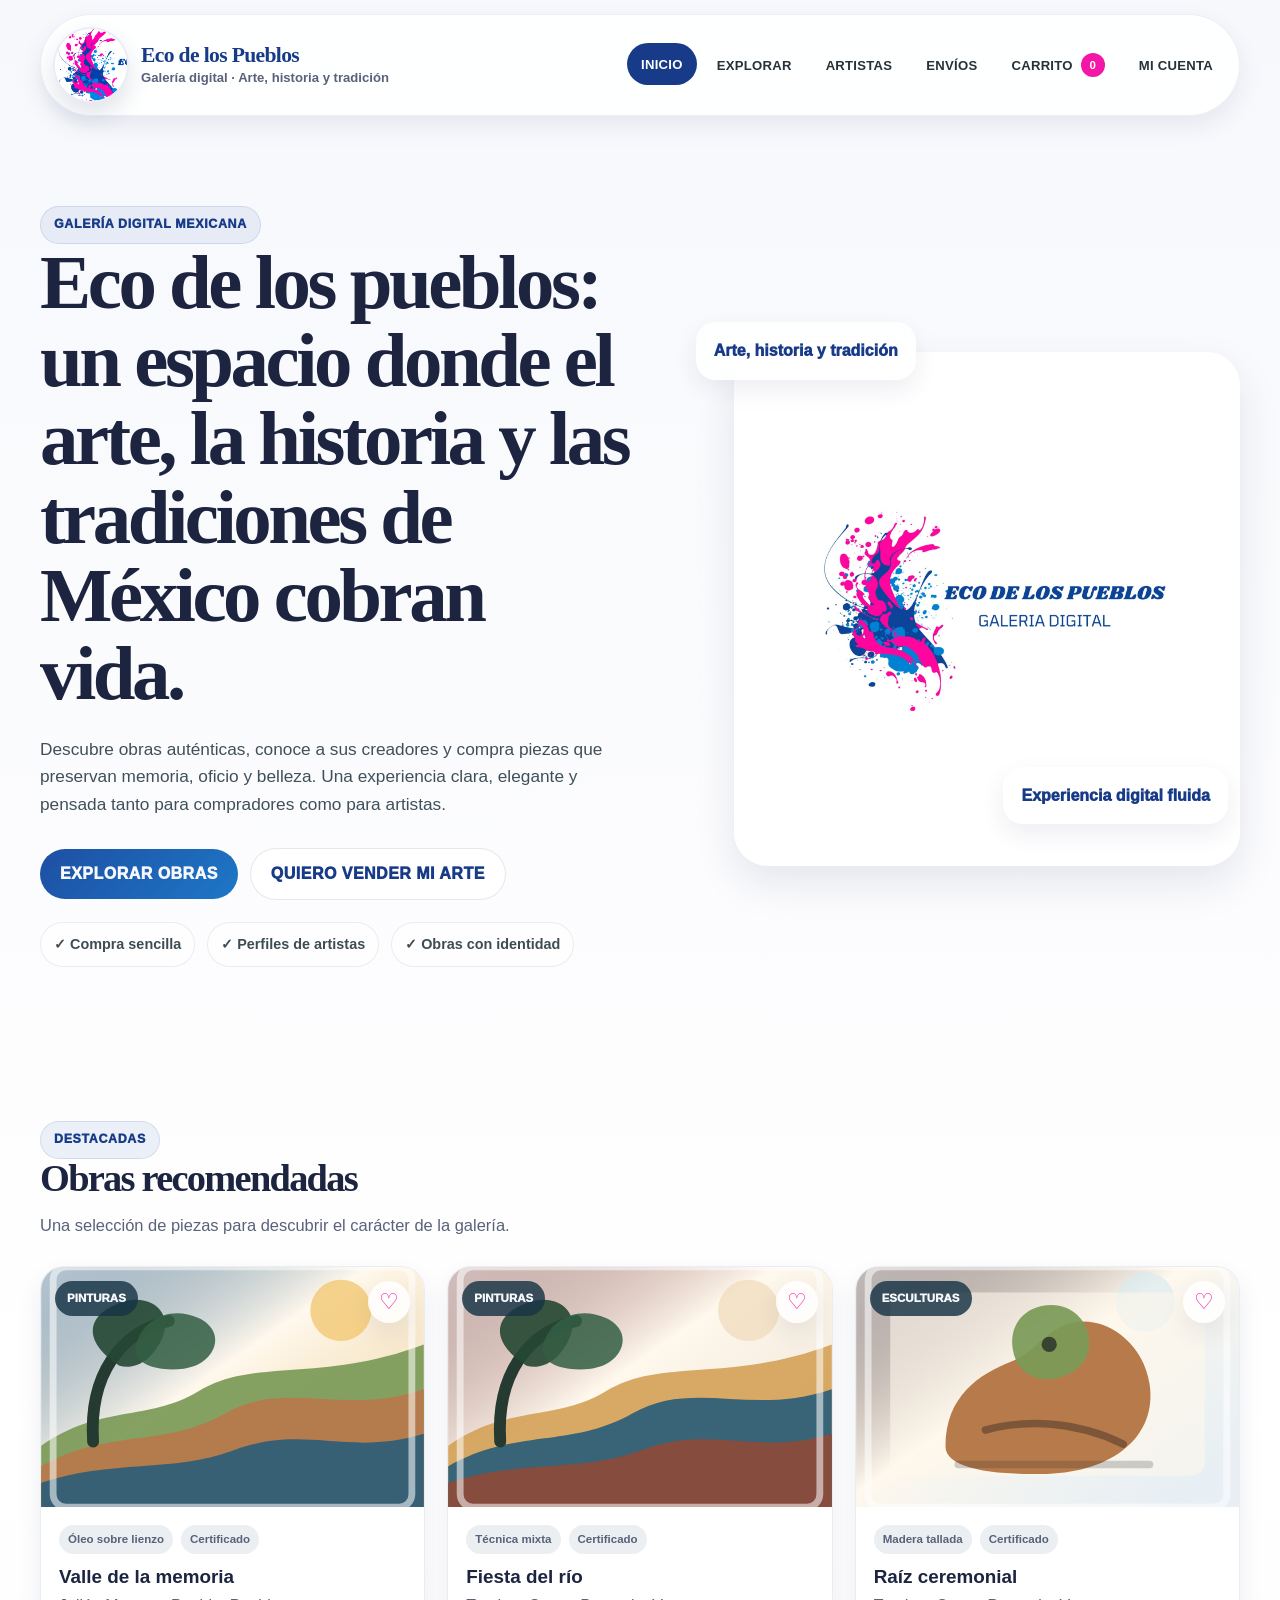
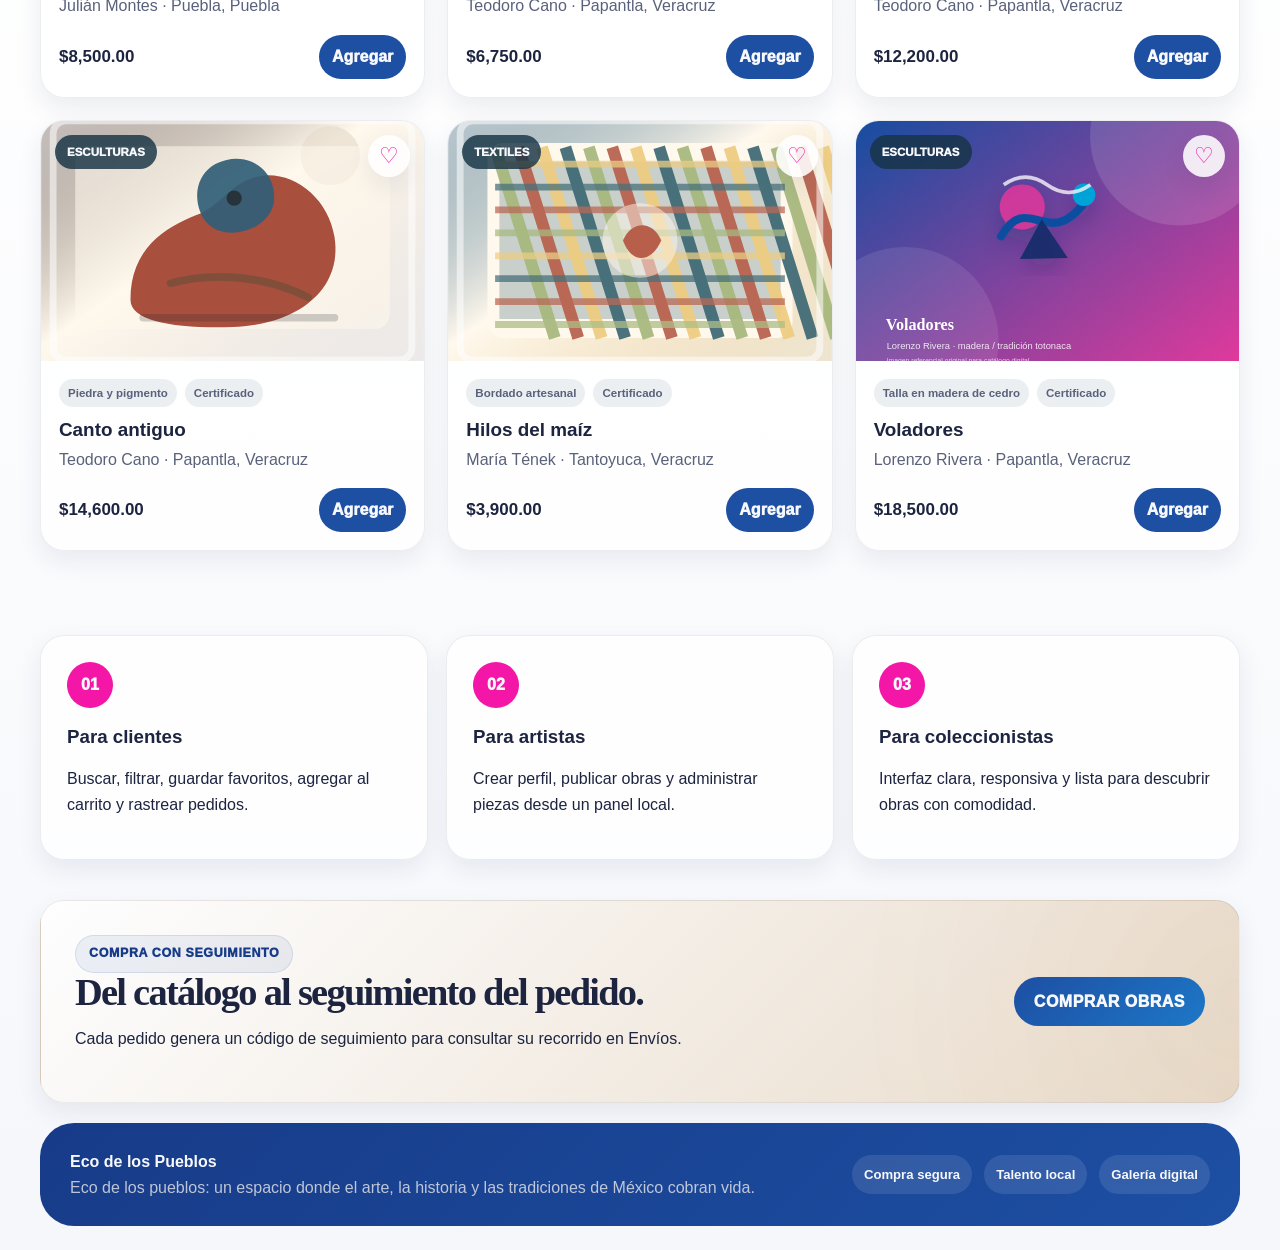
==== commit 66eebeb3: "Add files via upload" ====
--- a/index.html
+++ b/index.html
@@ -65,7 +65,7 @@
   <div class="section-head">
     <span class="pill">Destacadas</span>
     <h2>Obras recomendadas</h2>
-    <p>Una curaduría inicial para que el usuario entre directo al corazón del catálogo.</p>
+    <p>Una selección de piezas para descubrir el carácter de la galería.</p>
   </div>
   <div class="art-grid" id="featuredGrid"></div>
 </section>
@@ -83,18 +83,18 @@
   </article>
   <article>
     <span>03</span>
-    <h3>Para presentación</h3>
-    <p>Interfaz moderna, responsiva y lista para explicar como proyecto real.</p>
+    <h3>Para coleccionistas</h3>
+    <p>Interfaz clara, responsiva y lista para descubrir obras con comodidad.</p>
   </article>
 </section>
 
 <section class="section split-cta">
   <div>
-    <span class="pill">Flujo completo</span>
+    <span class="pill">Compra con seguimiento</span>
     <h2>Del catálogo al seguimiento del pedido.</h2>
-    <p>La compra se simula con validación, genera un código de pedido y luego puede consultarse en Envíos.</p>
+    <p>Cada pedido genera un código de seguimiento para consultar su recorrido en Envíos.</p>
   </div>
-  <a class="btn btn-primary" href="catalogo.html">Probar flujo</a>
+  <a class="btn btn-primary" href="catalogo.html">Comprar obras</a>
 </section>
 
   </main>
--- a/styles.css
+++ b/styles.css
@@ -2203,3 +2203,462 @@
     grid-template-columns: 1fr;
   }
 }
+
+
+/* ===== Nuevas funciones: fotos de obra, detalles de artista y pagos ===== */
+.full-field,
+.artwork-form .full-field {
+  grid-column: 1 / -1;
+}
+
+.photo-preview {
+  grid-column: 1 / -1;
+  display: grid;
+  grid-template-columns: repeat(4, 1fr);
+  gap: 12px;
+  margin-bottom: 12px;
+}
+
+.photo-preview img {
+  height: 120px;
+  object-fit: cover;
+  border-radius: 18px;
+  border: 1px solid rgba(23,32,38,.08);
+  box-shadow: var(--soft-shadow);
+}
+
+.artist-actions {
+  display: flex;
+  flex-wrap: wrap;
+  gap: 10px;
+}
+
+.artist-click-card {
+  cursor: pointer;
+}
+
+.artist-click-card .btn {
+  cursor: pointer;
+}
+
+.artist-modal-backdrop {
+  position: fixed;
+  inset: 0;
+  z-index: 2000;
+  display: grid;
+  place-items: center;
+  padding: 24px;
+  background: rgba(15, 23, 42, .62);
+  backdrop-filter: blur(10px);
+}
+
+.artist-modal {
+  position: relative;
+  width: min(980px, 100%);
+  max-height: 90vh;
+  overflow: auto;
+  padding: clamp(22px, 4vw, 38px);
+  border-radius: var(--radius-xl);
+  background: rgba(255,255,255,.96);
+  box-shadow: var(--shadow);
+}
+
+.modal-close {
+  position: absolute;
+  right: 18px;
+  top: 18px;
+  width: 42px;
+  height: 42px;
+  border: 0;
+  border-radius: 50%;
+  color: #fff;
+  background: var(--blue-deep);
+  cursor: pointer;
+  font-size: 1.4rem;
+  font-weight: 950;
+}
+
+.artist-modal-head {
+  display: grid;
+  grid-template-columns: 130px 1fr;
+  gap: 20px;
+  align-items: center;
+  margin-bottom: 16px;
+}
+
+.artist-modal-head img {
+  height: 130px;
+  object-fit: cover;
+  border-radius: 28px;
+  box-shadow: var(--soft-shadow);
+}
+
+.artist-modal-bio {
+  color: var(--muted);
+  font-weight: 750;
+}
+
+.artist-detail-grid {
+  display: grid;
+  grid-template-columns: repeat(2, 1fr);
+  gap: 14px;
+  margin: 22px 0;
+}
+
+.artist-detail-grid article {
+  padding: 16px;
+  border-radius: 18px;
+  background: rgba(29,79,163,.06);
+  border: 1px solid rgba(29,79,163,.08);
+}
+
+.artist-detail-grid strong {
+  color: var(--blue-deep);
+}
+
+.artist-detail-grid p {
+  margin: 6px 0 0;
+  color: var(--muted);
+}
+
+.artist-modal-works {
+  display: grid;
+  grid-template-columns: repeat(3, 1fr);
+  gap: 12px;
+}
+
+.artist-modal-works a {
+  display: grid;
+  gap: 8px;
+  padding: 10px;
+  border-radius: 18px;
+  background: rgba(29,79,163,.06);
+  font-weight: 900;
+}
+
+.artist-modal-works img {
+  height: 120px;
+  object-fit: cover;
+  border-radius: 14px;
+}
+
+.artist-detail-editor {
+  display: none;
+  margin-top: 22px;
+  padding: 20px;
+  border-radius: var(--radius-lg);
+  background: rgba(29,79,163,.06);
+}
+
+.artist-detail-editor.visible {
+  display: block;
+}
+
+.details-form {
+  display: grid;
+  grid-template-columns: repeat(2, 1fr);
+  gap: 12px;
+}
+
+.details-form label:nth-child(1),
+.details-form label:nth-child(2),
+.details-form label:nth-child(3),
+.details-form label:nth-child(4),
+.details-form label:nth-child(9),
+.details-form label:nth-child(10),
+.details-form button {
+  grid-column: 1 / -1;
+}
+
+.payment-options {
+  margin: 4px 0 12px;
+}
+
+.payment-card {
+  padding: 18px;
+  border-radius: var(--radius-lg);
+  background: rgba(29,79,163,.07);
+  border: 1px solid rgba(29,79,163,.09);
+}
+
+.payment-card h3 {
+  margin-bottom: 6px;
+  color: var(--blue-deep);
+}
+
+.payment-data {
+  display: grid;
+  gap: 8px;
+  margin-top: 12px;
+}
+
+.payment-data span {
+  padding: 10px 12px;
+  border-radius: 14px;
+  background: rgba(255,255,255,.70);
+  font-weight: 850;
+}
+
+@media (max-width: 760px) {
+  .photo-preview,
+  .artist-detail-grid,
+  .details-form,
+  .artist-modal-works,
+  .artist-modal-head {
+    grid-template-columns: 1fr;
+  }
+}
+
+
+.detail-help {
+  margin: -4px 0 16px;
+  color: var(--muted);
+  font-weight: 800;
+}
+
+
+
+/* ===== Vista 3D interactiva para obras ===== */
+
+.interactive-product-image {
+  cursor: zoom-in;
+  transition: transform .22s ease, box-shadow .22s ease, filter .22s ease;
+}
+
+.interactive-product-image:hover {
+  transform: translateY(-4px) scale(1.01);
+  filter: saturate(1.05) contrast(1.02);
+}
+
+.product-media::after {
+  content: "Presiona la imagen para vista 3D";
+  position: absolute;
+  left: 22px;
+  bottom: 22px;
+  z-index: 4;
+  padding: 9px 13px;
+  border-radius: 999px;
+  color: #ffffff;
+  background: rgba(23, 59, 136, .88);
+  font-size: .78rem;
+  font-weight: 950;
+  box-shadow: var(--soft-shadow);
+  pointer-events: none;
+}
+
+.artwork-3d-backdrop {
+  position: fixed;
+  inset: 0;
+  z-index: 2300;
+  display: grid;
+  place-items: center;
+  padding: 22px;
+  background:
+    radial-gradient(circle at 30% 24%, rgba(243, 22, 167, .18), transparent 24rem),
+    radial-gradient(circle at 70% 30%, rgba(30, 119, 199, .20), transparent 25rem),
+    rgba(11, 18, 35, .76);
+  backdrop-filter: blur(12px);
+}
+
+.artwork-3d-modal {
+  position: relative;
+  width: min(1120px, 100%);
+  max-height: 94vh;
+  overflow: auto;
+  padding: clamp(22px, 4vw, 38px);
+  border-radius: var(--radius-xl);
+  background: rgba(255,255,255,.97);
+  box-shadow: 0 28px 80px rgba(8, 13, 28, .35);
+}
+
+.viewer-close {
+  z-index: 5;
+}
+
+.viewer-copy {
+  max-width: 720px;
+  margin-bottom: 18px;
+}
+
+.viewer-copy h2 {
+  margin-top: 10px;
+  font-size: clamp(1.8rem, 4vw, 3.3rem);
+}
+
+.viewer-copy p {
+  color: var(--muted);
+  font-weight: 800;
+}
+
+.viewer-3d-stage {
+  position: relative;
+  min-height: min(62vh, 620px);
+  display: grid;
+  place-items: center;
+  overflow: hidden;
+  border-radius: var(--radius-xl);
+  background:
+    linear-gradient(180deg, rgba(247,248,252,.95), rgba(236,240,248,.98)),
+    radial-gradient(circle at center, rgba(29,79,163,.12), transparent 30rem);
+  perspective: 1200px;
+  border: 1px solid rgba(23,32,38,.08);
+}
+
+.viewer-3d-wall {
+  position: absolute;
+  inset: 0;
+  background:
+    linear-gradient(90deg, rgba(23,59,136,.06) 1px, transparent 1px),
+    linear-gradient(180deg, rgba(23,59,136,.05) 1px, transparent 1px);
+  background-size: 44px 44px;
+  opacity: .45;
+}
+
+.viewer-3d-shadow {
+  position: absolute;
+  width: min(520px, 72vw);
+  height: 46px;
+  bottom: 14%;
+  border-radius: 50%;
+  background: radial-gradient(ellipse, rgba(11,18,35,.32), transparent 70%);
+  filter: blur(8px);
+  transform: translateY(42px);
+}
+
+.viewer-3d-frame {
+  position: relative;
+  width: min(560px, 78vw);
+  max-height: 70%;
+  margin: 0;
+  padding: 18px;
+  transform-style: preserve-3d;
+  transform: rotateX(0deg) rotateY(0deg) scale(1);
+  transition: transform .16s ease-out;
+  border-radius: 18px;
+  background:
+    linear-gradient(135deg, #f8fafc, #e7ecf5);
+  border: 14px solid #183d85;
+  box-shadow:
+    0 34px 70px rgba(10, 20, 45, .32),
+    inset 0 0 0 3px rgba(255,255,255,.78);
+}
+
+.viewer-3d-frame::before {
+  content: "";
+  position: absolute;
+  inset: -22px;
+  transform: translateZ(-34px);
+  border-radius: 22px;
+  background: linear-gradient(135deg, #0d2f70, #123f91);
+  box-shadow: 28px 26px 50px rgba(10,20,45,.22);
+}
+
+.viewer-3d-frame img {
+  position: relative;
+  z-index: 2;
+  width: 100%;
+  max-height: 55vh;
+  object-fit: contain;
+  display: block;
+  border-radius: 8px;
+  background: #ffffff;
+  box-shadow: inset 0 0 0 1px rgba(15,23,42,.08);
+  transform: translateZ(22px);
+}
+
+.viewer-3d-side {
+  position: absolute;
+  z-index: 1;
+  background: linear-gradient(135deg, #0c2d69, #1b55ad);
+  opacity: .96;
+}
+
+.viewer-3d-side.left,
+.viewer-3d-side.right {
+  top: -14px;
+  width: 34px;
+  height: calc(100% + 28px);
+}
+
+.viewer-3d-side.left {
+  left: -34px;
+  transform: rotateY(90deg);
+  transform-origin: right center;
+}
+
+.viewer-3d-side.right {
+  right: -34px;
+  transform: rotateY(-90deg);
+  transform-origin: left center;
+}
+
+.viewer-3d-side.top,
+.viewer-3d-side.bottom {
+  left: -14px;
+  width: calc(100% + 28px);
+  height: 34px;
+}
+
+.viewer-3d-side.top {
+  top: -34px;
+  transform: rotateX(-90deg);
+  transform-origin: bottom center;
+}
+
+.viewer-3d-side.bottom {
+  bottom: -34px;
+  transform: rotateX(90deg);
+  transform-origin: top center;
+}
+
+.viewer-controls {
+  display: flex;
+  flex-wrap: wrap;
+  gap: 10px;
+  margin-top: 18px;
+}
+
+.viewer-controls button {
+  min-height: 42px;
+  padding: 10px 15px;
+  border: 0;
+  border-radius: 999px;
+  cursor: pointer;
+  color: var(--blue-deep);
+  background: rgba(29,79,163,.09);
+  font-weight: 950;
+  transition: transform .2s ease, background .2s ease, color .2s ease;
+}
+
+.viewer-controls button:hover {
+  transform: translateY(-2px);
+  color: #ffffff;
+  background: var(--blue-deep);
+}
+
+@media (max-width: 760px) {
+  .product-media::after {
+    left: 14px;
+    bottom: 14px;
+    font-size: .68rem;
+  }
+
+  .viewer-3d-stage {
+    min-height: 440px;
+  }
+
+  .viewer-3d-frame {
+    width: min(420px, 76vw);
+    padding: 10px;
+    border-width: 10px;
+  }
+
+  .viewer-3d-frame img {
+    max-height: 48vh;
+  }
+
+  .viewer-controls {
+    display: grid;
+    grid-template-columns: 1fr 1fr;
+  }
+}
